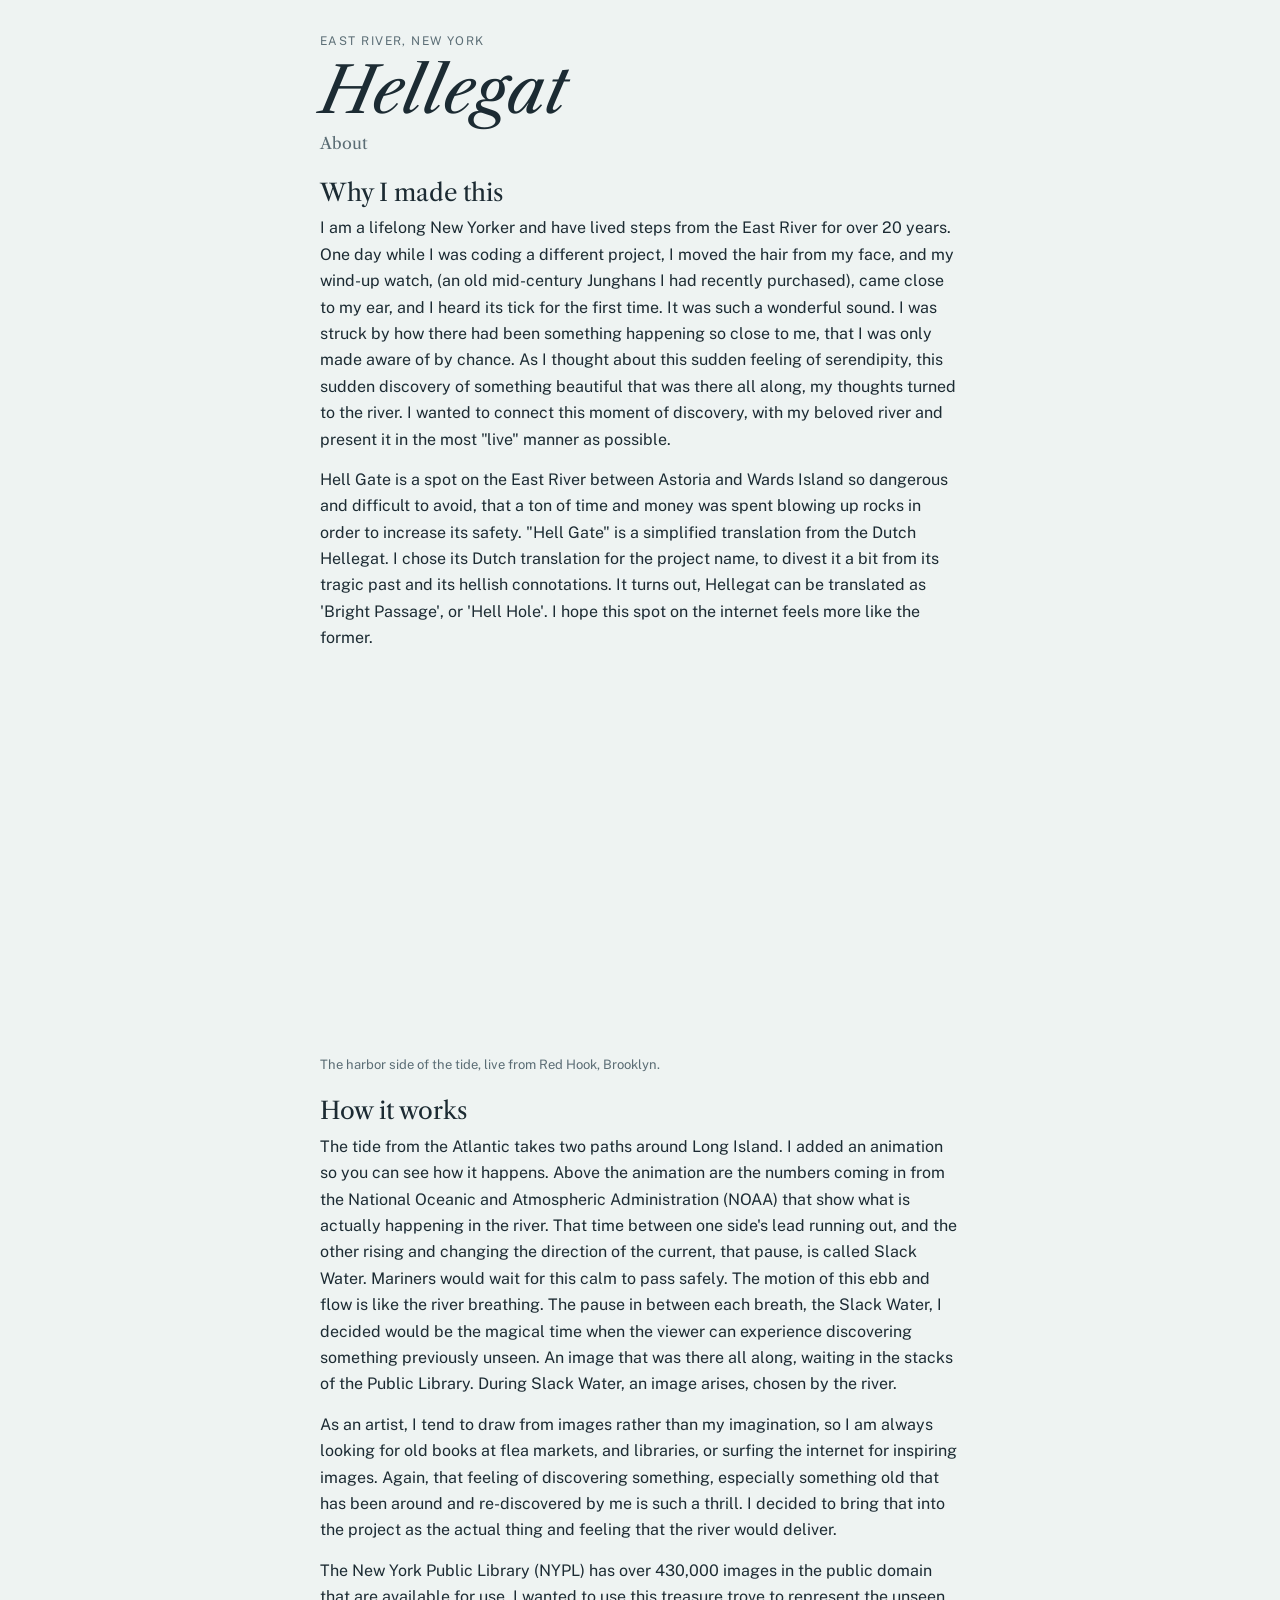
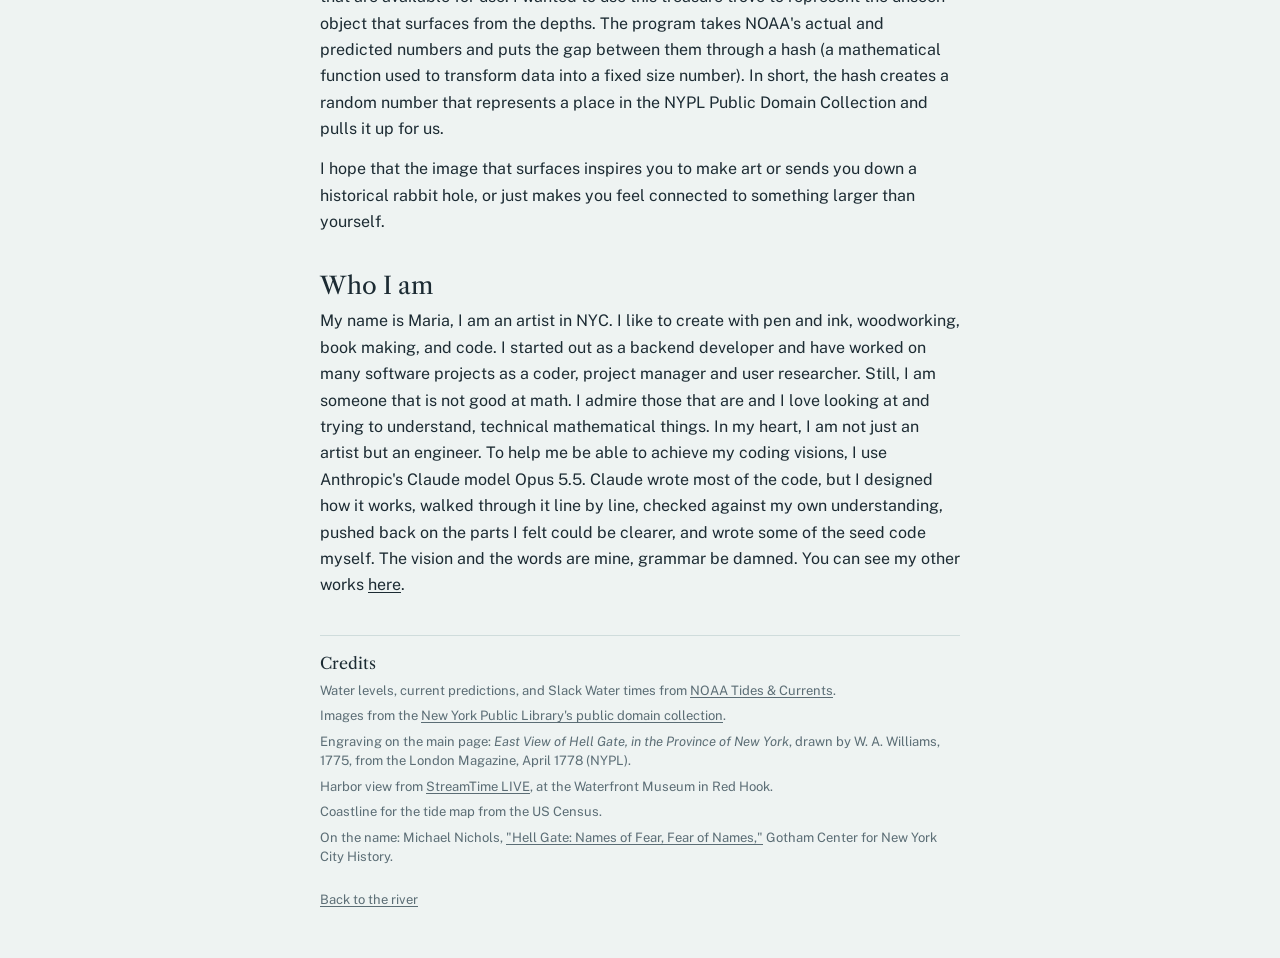
==== about.html @ 2a76d825 "Hellegat" ====
<!doctype html>
<html lang="en">
<head>
<meta charset="utf-8">
<meta name="viewport" content="width=device-width, initial-scale=1">
<title>About Hellegat</title>
<link rel="stylesheet" href="https://fonts.googleapis.com/css2?family=Libre+Caslon+Text:ital,wght@0,400;0,700;1,400&family=Public+Sans:wght@400;500;600&family=IBM+Plex+Mono:wght@400;500&display=swap">
<link rel="stylesheet" href="style.css">
</head>
<body>
<main class="wrap about">
  <header>
    <p class="eyebrow">East River, New York</p>
    <h1><a href="index.html">Hellegat</a></h1>
    <p class="tagline">About</p>
  </header>

  <section>
    <h2>Why I made this</h2>
    <p>I am a lifelong New Yorker and have lived steps from the East River for over 20 years. One day while I was coding a different project, I moved the hair from my face, and my wind-up watch, (an old mid-century Junghans I had recently purchased), came close to my ear, and I heard its tick for the first time. It was such a wonderful sound. I was struck by how there had been something happening so close to me, that I was only made aware of by chance. As I thought about this sudden feeling of serendipity, this sudden discovery of something beautiful that was there all along, my thoughts turned to the river. I wanted to connect this moment of discovery, with my beloved river and present it in the most "live" manner as possible.</p>
    <p>Hell Gate is a spot on the East River between Astoria and Wards Island so dangerous and difficult to avoid, that a ton of time and money was spent blowing up rocks in order to increase its safety. "Hell Gate" is a simplified translation from the Dutch Hellegat. I chose its Dutch translation for the project name, to divest it a bit from its tragic past and its hellish connotations. It turns out, Hellegat can be translated as 'Bright Passage', or 'Hell Hole'. I hope this spot on the internet feels more like the former.</p>
  </section>

  <figure class="cam">
    <iframe src="https://www.youtube-nocookie.com/embed/l7b5RFAkKhY?autoplay=1&amp;mute=1&amp;playsinline=1&amp;rel=0" title="Live view of New York Harbor from Red Hook, Brooklyn" loading="lazy" allow="autoplay; encrypted-media; picture-in-picture; fullscreen" referrerpolicy="strict-origin-when-cross-origin" allowfullscreen></iframe>
    <figcaption>The harbor side of the tide, live from Red Hook, Brooklyn.</figcaption>
  </figure>

  <section>
    <h2>How it works</h2>
    <p>The tide from the Atlantic takes two paths around Long Island. I added an animation so you can see how it happens. Above the animation are the numbers coming in from the National Oceanic and Atmospheric Administration (NOAA) that show what is actually happening in the river. That time between one side's lead running out, and the other rising and changing the direction of the current, that pause, is called Slack Water. Mariners would wait for this calm to pass safely. The motion of this ebb and flow is like the river breathing. The pause in between each breath, the Slack Water, I decided would be the magical time when the viewer can experience discovering something previously unseen. An image that was there all along, waiting in the stacks of the Public Library. During Slack Water, an image arises, chosen by the river.</p>
    <p>As an artist, I tend to draw from images rather than my imagination, so I am always looking for old books at flea markets, and libraries, or surfing the internet for inspiring images. Again, that feeling of discovering something, especially something old that has been around and re-discovered by me is such a thrill. I decided to bring that into the project as the actual thing and feeling that the river would deliver.</p>
    <p>The New York Public Library (NYPL) has over 430,000 images in the public domain that are available for use. I wanted to use this treasure trove to represent the unseen object that surfaces from the depths. The program takes NOAA's actual and predicted numbers and puts the gap between them through a hash (a mathematical function used to transform data into a fixed size number). In short, the hash creates a random number that represents a place in the NYPL Public Domain Collection and pulls it up for us.</p>
    <p>I hope that the image that surfaces inspires you to make art or sends you down a historical rabbit hole, or just makes you feel connected to something larger than yourself.</p>
  </section>

  <section>
    <h2>Who I am</h2>
    <p>My name is Maria, I am an artist in NYC. I like to create with pen and ink, woodworking, book making, and code. I started out as a backend developer and have worked on many software projects as a coder, project manager and user researcher. Still, I am someone that is not good at math. I admire those that are and I love looking at and trying to understand, technical mathematical things. In my heart, I am not just an artist but an engineer. To help me be able to achieve my coding visions, I use Anthropic's Claude model Opus 5.5. Claude wrote most of the code, but I designed how it works, walked through it line by line, checked against my own understanding, pushed back on the parts I felt could be clearer, and wrote some of the seed code myself. The vision and the words are mine, grammar be damned. You can see my other works <a href="https://mariasaha.com">here</a>.</p>
  </section>

  <section class="credits">
    <h2>Credits</h2>
    <ul>
      <li>Water levels, current predictions, and Slack Water times from <a href="https://tidesandcurrents.noaa.gov/">NOAA Tides &amp; Currents</a>.</li>
      <li>Images from the <a href="https://github.com/NYPL-publicdomain/data-and-utilities">New York Public Library's public domain collection</a>.</li>
      <li>Engraving on the main page: <em>East View of Hell Gate, in the Province of New York</em>, drawn by W. A. Williams, 1775, from the London Magazine, April 1778 (NYPL).</li>
      <li>Harbor view from <a href="https://www.youtube.com/watch?v=l7b5RFAkKhY">StreamTime LIVE</a>, at the Waterfront Museum in Red Hook.</li>
      <li>Coastline for the tide map from the US Census.</li>
      <li>On the name: Michael Nichols, <a href="https://www.gothamcenter.org/blog/hell-gate-names-of-fear-fear-of-names">"Hell Gate: Names of Fear, Fear of Names,"</a> Gotham Center for New York City History.</li>
    </ul>
  </section>

  <footer class="site-foot"><a href="index.html">Back to the river</a></footer>
</main>
</body>
</html>
---- style.css ----
/* Colorblind-safe orange and blue for the two sides. */
:root {
  --paper: #eef3f2;
  --card: #f8fbfa;
  --ink: #1c2b33;
  --muted: #5b6d75;
  --rule: #cfdcdc;
  --harbor: #b35900;
  --sound: #1f5fa8;
  --flow: #1c2b33;
  --slack: #d4a800;
  --land: #cfd3c6;
  --water: #c4d9e0;
  --crest: #ffffff;
  --display: "Libre Caslon Text", Georgia, "Times New Roman", serif;
  --body: "Public Sans", system-ui, -apple-system, "Segoe UI", sans-serif;
  --mono: "IBM Plex Mono", ui-monospace, Menlo, monospace;
}
@media (prefers-color-scheme: dark) {
  :root {
    --paper: #0e1619; --card: #141f23; --ink: #dfe9ea; --muted: #8fa3a8; --rule: #26363b;
    --harbor: #f0a050; --sound: #7fb2f0; --flow: #e8f1f2; --slack: #f2c94c;
    --land: #0b1213; --water: #0f2830; --crest: #dfe9ea;
    color-scheme: dark;
  }
}

[hidden] { display: none !important; }
body { margin: 0; background: var(--paper); color: var(--ink); font-family: var(--body); font-size: 15px; line-height: 1.55; }
.wrap {
  max-width: 920px; margin: 0 auto;
  padding: 32px 16px 48px;
  display: grid; gap: 22px;
}
.eyebrow { margin: 0; font-size: 12px; letter-spacing: .12em; text-transform: uppercase; color: var(--muted); }
h1 { margin: 4px 0 0; font-family: var(--display); font-style: italic; font-weight: 400; font-size: clamp(40px, 7vw, 64px); line-height: 1.1; }
h1 a { color: inherit; text-decoration: none; }
.tagline { margin: 4px 0 0; font-family: var(--display); font-size: 16px; color: var(--muted); }
.banner { display: block; width: 100%; height: auto; border-radius: 2px; }

.intro { background: var(--card); border: 1px solid var(--rule); border-radius: 4px; padding: 14px 16px; color: var(--muted); font-size: 14px; }
.intro p { margin: 0; }
.intro p + p { margin-top: 8px; }
.slack { display: grid; grid-template-columns: minmax(0, 3fr) minmax(0, 2fr); gap: 1px; background: var(--rule); border: 1px solid var(--rule); border-radius: 4px; overflow: hidden; }
.countdown, .today { background: var(--card); padding: 14px 16px; display: grid; gap: 4px; align-content: start; min-width: 0; }
.count { font-family: var(--mono); font-size: clamp(32px, 6vw, 42px); line-height: 1.15; font-variant-numeric: tabular-nums; }
.today ol { margin: 2px 0 0; padding: 0; list-style: none; font-family: var(--mono); font-size: 13px; font-variant-numeric: tabular-nums; }
.today li { display: flex; justify-content: space-between; gap: 12px; padding: 2px 0; }
.today li.past { color: var(--muted); }
.today li.next, .today li.now { font-weight: 500; }

/* While the image is up it covers the whole page, so fading in is a fade from the river, and it needs no scrolling. */
.reveal {
  position: fixed; inset: 0; z-index: 10; overflow: auto;
  display: grid; grid-template-rows: auto minmax(0, 1fr); gap: 12px;
  padding: 16px; text-align: center;
  background: var(--paper); animation: surface 2.5s ease-out;
}
.reveal p { margin: 4px 0 0; }
.reveal-time { font-family: var(--mono); font-size: 14px; font-variant-numeric: tabular-nums; color: var(--muted); }
.reveal-found { display: flex; flex-direction: column; align-items: center; justify-content: center; gap: 12px; min-height: 0; }
.reveal img { flex: 0 1 auto; min-height: 0; max-width: 100%; object-fit: contain; }
.reveal-caption { flex: none; max-width: 640px; }
.reveal-title { font-family: var(--display); font-size: 18px; line-height: 1.3; }
.reveal.sinking { animation: sink 4s ease-in forwards; }
@keyframes surface { from { opacity: 0; } to { opacity: 1; } }
@keyframes sink { from { opacity: 1; } to { opacity: 0; } }
@media (prefers-reduced-motion: reduce) { .reveal, .reveal.sinking { animation: none; } }

.readout { display: grid; grid-template-columns: repeat(3, minmax(0, 1fr)); gap: 1px; background: var(--rule); border: 1px solid var(--rule); border-radius: 4px; overflow: hidden; }
.cell { background: var(--card); padding: 12px 14px; display: grid; gap: 2px; min-width: 0; }
.k { font-size: 12px; letter-spacing: .06em; text-transform: uppercase; color: var(--muted); display: flex; align-items: center; gap: 6px; }
#slack-label { font-size: 13px; letter-spacing: 0; text-transform: none; }
.v { font-family: var(--mono); font-size: 20px; font-variant-numeric: tabular-nums; }
.s { font-size: 13px; color: var(--muted); }

.sw { display: inline-block; width: 16px; height: 0; border-top: 3px solid; }
.sw.bat { border-color: var(--harbor); }
.sw.kp { border-color: var(--sound); border-top-style: dashed; }
.sw.faded { opacity: .3; } /* same as FUTURE_FADE in app.js */
.sw.band { border: 0; height: 12px; width: 12px; background: var(--slack); opacity: .3; }

.map-fig { margin-top: 18px; }
.map-fig[hidden] { display: none; }
.map-fig canvas { display: block; width: 100%; border-radius: 2px; }
.map-fig .legend { align-items: center; }
#tide-pause { font: inherit; color: var(--ink); background: transparent; border: 1px solid var(--rule); border-radius: 3px; padding: 2px 10px; cursor: pointer; }
.chart-fig { min-width: 0; margin: 0; background: var(--card); border: 1px solid var(--rule); border-radius: 4px; padding: 12px; }
canvas { display: block; width: 100%; }
.legend { display: flex; flex-wrap: wrap; gap: 6px 18px; margin-top: 8px; font-size: 13px; color: var(--muted); }
.legend span { display: inline-flex; align-items: center; gap: 6px; }

.status { display: flex; flex-wrap: wrap; justify-content: space-between; gap: 4px 16px; margin-top: 10px; padding-top: 10px; border-top: 1px solid var(--rule); font-size: 13px; color: var(--muted); }
.sources { font-size: 11px; line-height: 1.45; }

@media (max-width: 640px) {
  .slack, .readout { grid-template-columns: minmax(0, 1fr); }
}

.site-foot { font-size: 13px; color: var(--muted); }
.site-foot a, .about section a, .intro a { color: inherit; text-underline-offset: 2px; }

/* The About page: a narrower column, for reading */
.about { max-width: 640px; font-size: 16px; line-height: 1.65; }
.about h2 { margin: 0 0 8px; font-family: var(--display); font-weight: 400; font-size: 24px; line-height: 1.2; }
.about section p { margin: 0 0 14px; }
.cam { margin: 0; }
.cam iframe { display: block; width: 100%; aspect-ratio: 16 / 9; border: 0; }
.cam figcaption { margin-top: 6px; font-size: 13px; color: var(--muted); }
.about .credits { padding-top: 18px; border-top: 1px solid var(--rule); color: var(--muted); font-size: 13px; line-height: 1.5; }
.about .credits h2 { font-size: 16px; color: var(--ink); }
.about .credits ul { margin: 0; padding: 0; list-style: none; display: grid; gap: 6px; }
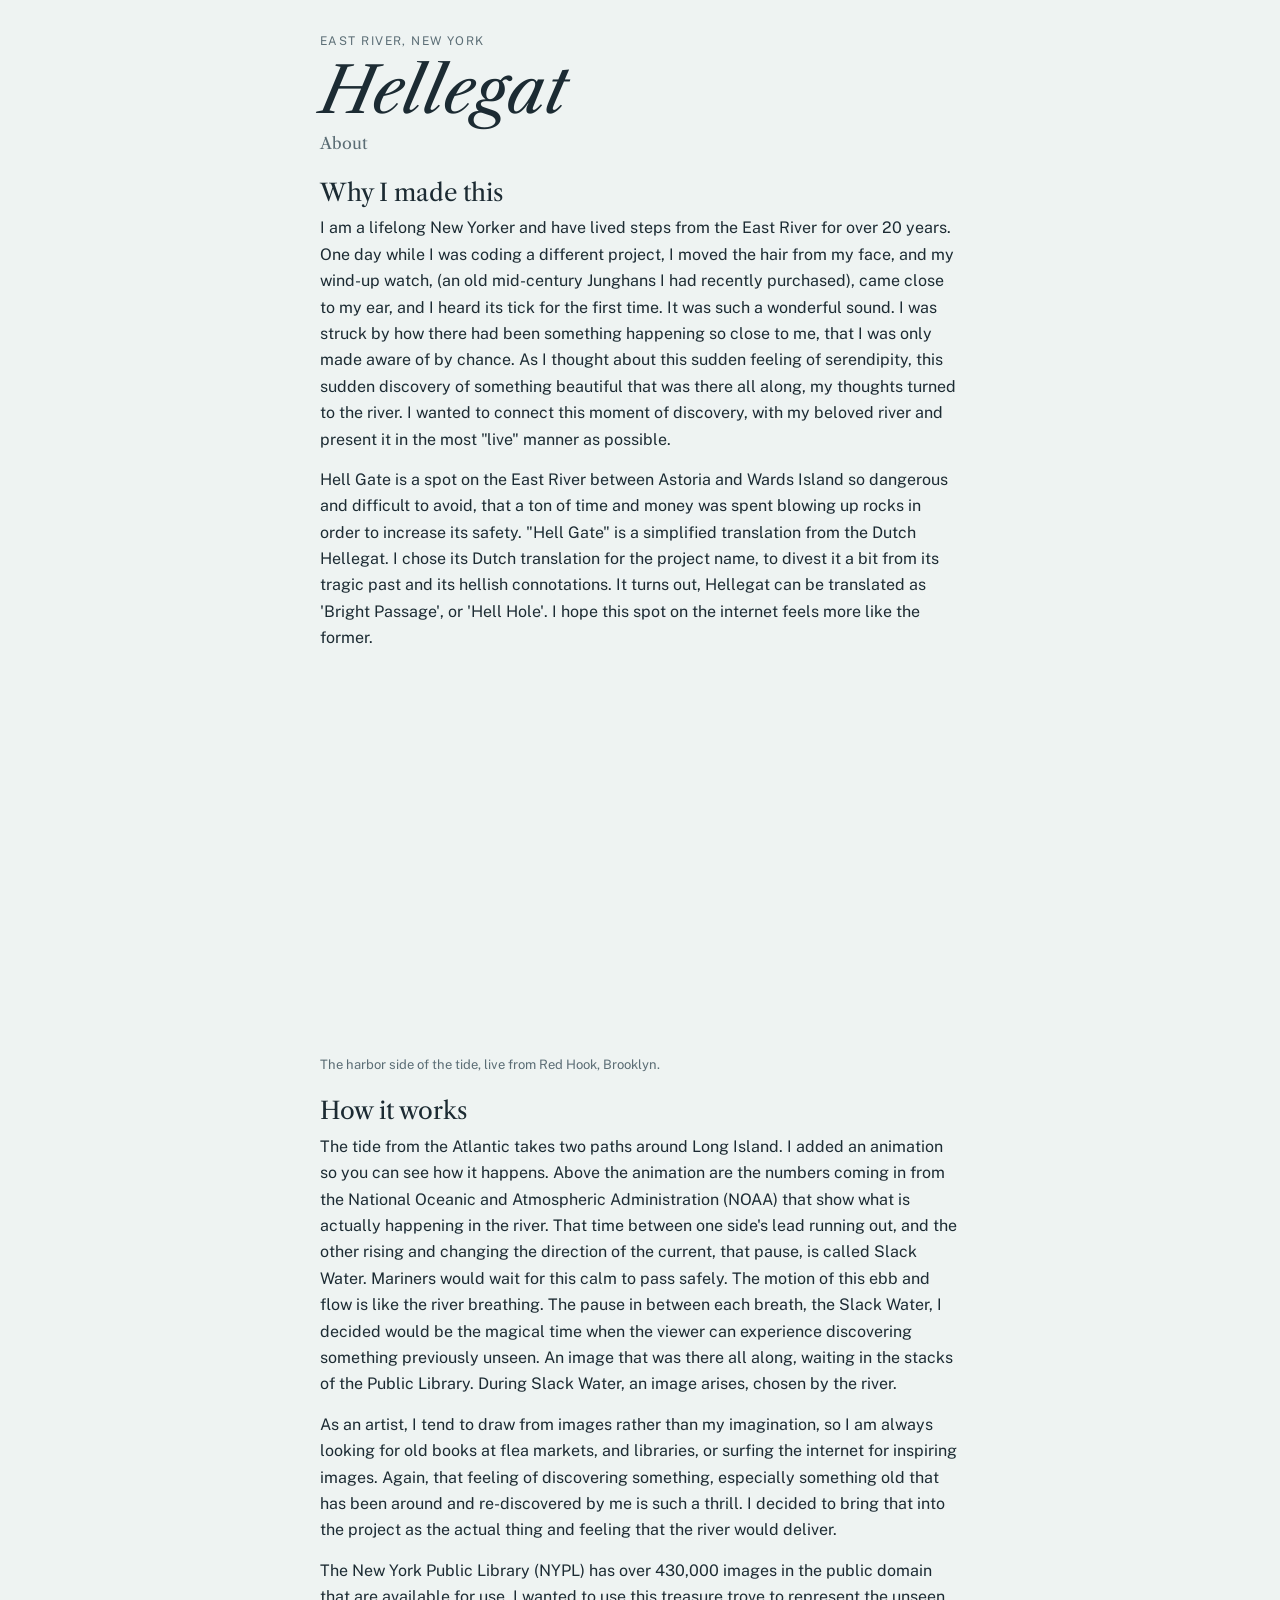
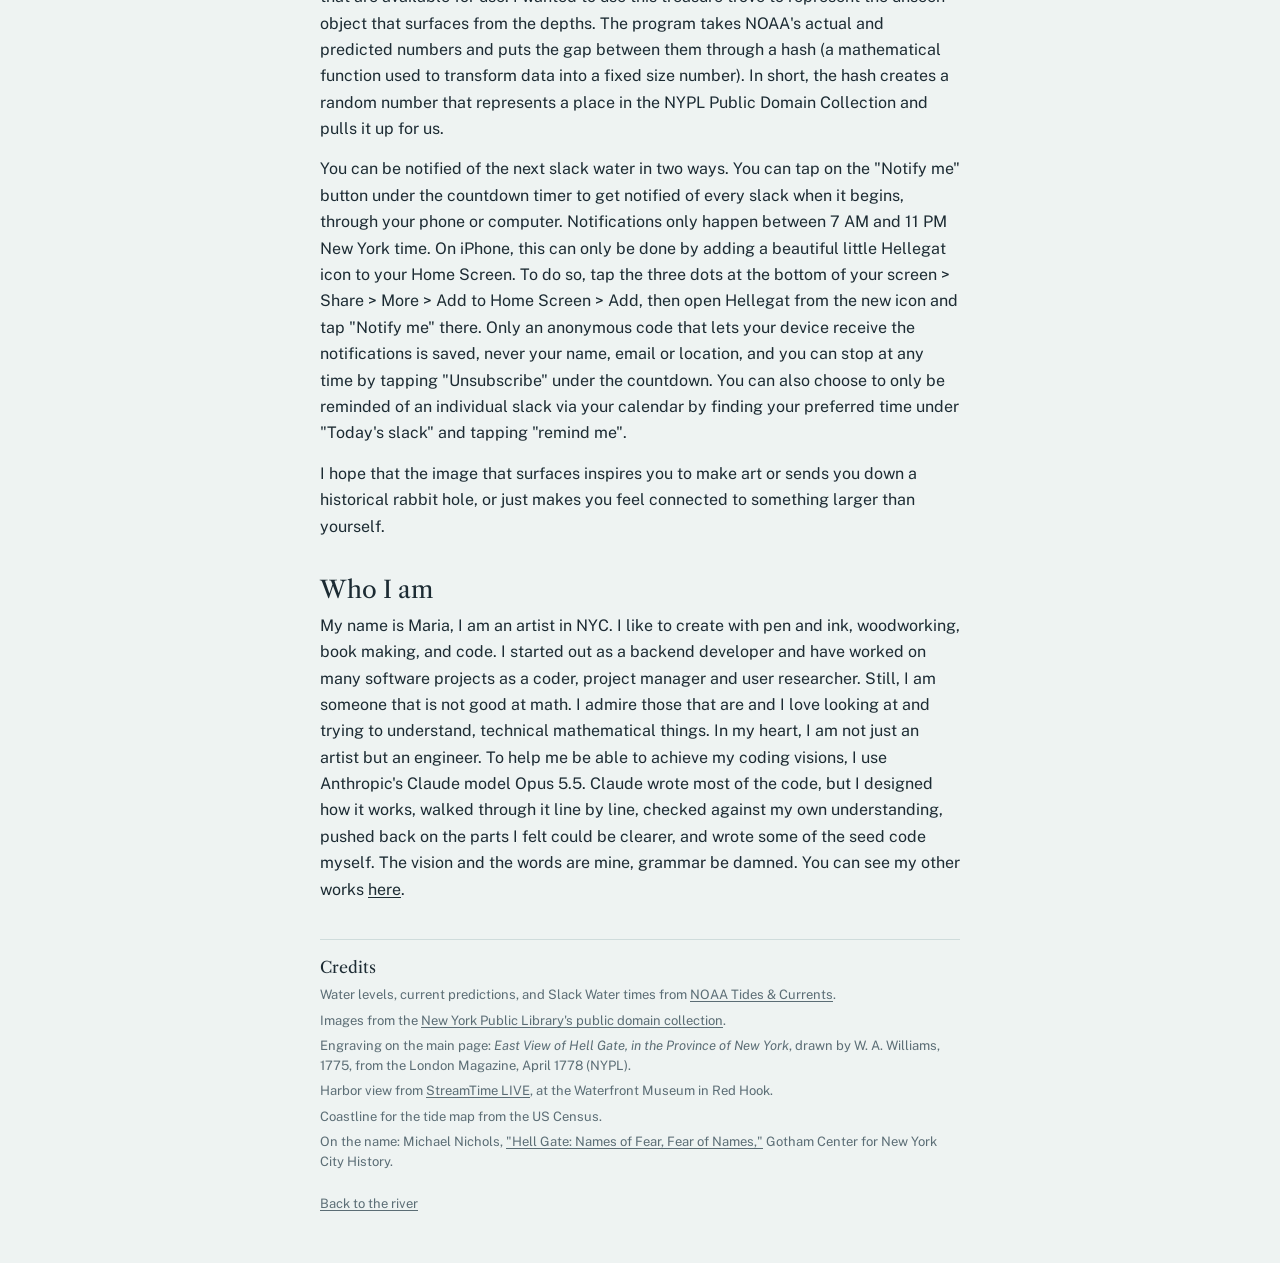
==== commit 72dc0443: "About: how to be notified of slack, what's stored, and how to unsubscribe" ====
--- a/about.html
+++ b/about.html
@@ -6,6 +6,11 @@
 <title>About Hellegat</title>
 <link rel="stylesheet" href="https://fonts.googleapis.com/css2?family=Libre+Caslon+Text:ital,wght@0,400;0,700;1,400&family=Public+Sans:wght@400;500;600&family=IBM+Plex+Mono:wght@400;500&display=swap">
 <link rel="stylesheet" href="style.css">
+<link rel="manifest" href="manifest.webmanifest">
+<link rel="apple-touch-icon" href="icons/apple-touch-icon.png">
+<link rel="icon" href="icons/icon-192.png">
+<meta name="theme-color" content="#eef3f2" media="(prefers-color-scheme: light)">
+<meta name="theme-color" content="#0e1619" media="(prefers-color-scheme: dark)">
 </head>
 <body>
 <main class="wrap about">
@@ -31,6 +36,7 @@
     <p>The tide from the Atlantic takes two paths around Long Island. I added an animation so you can see how it happens. Above the animation are the numbers coming in from the National Oceanic and Atmospheric Administration (NOAA) that show what is actually happening in the river. That time between one side's lead running out, and the other rising and changing the direction of the current, that pause, is called Slack Water. Mariners would wait for this calm to pass safely. The motion of this ebb and flow is like the river breathing. The pause in between each breath, the Slack Water, I decided would be the magical time when the viewer can experience discovering something previously unseen. An image that was there all along, waiting in the stacks of the Public Library. During Slack Water, an image arises, chosen by the river.</p>
     <p>As an artist, I tend to draw from images rather than my imagination, so I am always looking for old books at flea markets, and libraries, or surfing the internet for inspiring images. Again, that feeling of discovering something, especially something old that has been around and re-discovered by me is such a thrill. I decided to bring that into the project as the actual thing and feeling that the river would deliver.</p>
     <p>The New York Public Library (NYPL) has over 430,000 images in the public domain that are available for use. I wanted to use this treasure trove to represent the unseen object that surfaces from the depths. The program takes NOAA's actual and predicted numbers and puts the gap between them through a hash (a mathematical function used to transform data into a fixed size number). In short, the hash creates a random number that represents a place in the NYPL Public Domain Collection and pulls it up for us.</p>
+    <p>You can be notified of the next slack water in two ways. You can tap on the "Notify me" button under the countdown timer to get notified of every slack when it begins, through your phone or computer. Notifications only happen between 7 AM and 11 PM New York time. On iPhone, this can only be done by adding a beautiful little Hellegat icon to your Home Screen. To do so, tap the three dots at the bottom of your screen &gt; Share &gt; More &gt; Add to Home Screen &gt; Add, then open Hellegat from the new icon and tap "Notify me" there. Only an anonymous code that lets your device receive the notifications is saved, never your name, email or location, and you can stop at any time by tapping "Unsubscribe" under the countdown. You can also choose to only be reminded of an individual slack via your calendar by finding your preferred time under "Today's slack" and tapping "remind me".</p>
     <p>I hope that the image that surfaces inspires you to make art or sends you down a historical rabbit hole, or just makes you feel connected to something larger than yourself.</p>
   </section>
 
--- a/style.css
+++ b/style.css
@@ -48,15 +48,18 @@
 .today li { display: flex; justify-content: space-between; gap: 12px; padding: 2px 0; }
 .today li.past { color: var(--muted); }
 .today li.next, .today li.now { font-weight: 500; }
+/* Remind me has the same outlined look as the map's Pause button, with less padding so its row is no taller than the others. */
+.today button { font: inherit; color: var(--ink); background: transparent; border: 1px solid var(--rule); border-radius: 3px; padding: 0 8px; cursor: pointer; }
 
 /* While the image is up it covers the whole page, so fading in is a fade from the river, and it needs no scrolling. */
 .reveal {
   position: fixed; inset: 0; z-index: 10; overflow: auto;
-  display: grid; grid-template-rows: auto minmax(0, 1fr); gap: 12px;
+  display: grid; grid-template-rows: auto auto minmax(0, 1fr); gap: 12px;
   padding: 16px; text-align: center;
   background: var(--paper); animation: surface 2.5s ease-out;
 }
 .reveal p { margin: 4px 0 0; }
+.reveal-welcome { max-width: 640px; justify-self: center; text-align: left; }
 .reveal-time { font-family: var(--mono); font-size: 14px; font-variant-numeric: tabular-nums; color: var(--muted); }
 .reveal-found { display: flex; flex-direction: column; align-items: center; justify-content: center; gap: 12px; min-height: 0; }
 .reveal img { flex: 0 1 auto; min-height: 0; max-width: 100%; object-fit: contain; }
@@ -85,6 +88,15 @@
 .map-fig canvas { display: block; width: 100%; border-radius: 2px; }
 .map-fig .legend { align-items: center; }
 #tide-pause { font: inherit; color: var(--ink); background: transparent; border: 1px solid var(--rule); border-radius: 3px; padding: 2px 10px; cursor: pointer; }
+/* Notify me matches the Pause button, and sits at its own width under the countdown instead of stretching. */
+#notify-btn, #reveal-notify-btn { font: inherit; font-size: 13px; color: var(--ink); background: transparent; border: 1px solid var(--rule); border-radius: 3px; padding: 2px 10px; cursor: pointer; justify-self: start; margin-top: 6px; }
+#notify-msg, #reveal-notify-msg { white-space: pre-line; } /* so a message can be a list, one step per line */
+#notify-msg { margin: 0; }
+#notify-off { justify-self: start; }
+/* In the reveal, Notify me and its one-time reply sit right under the caption; the image block already centers them. */
+#reveal-notify-btn { flex: none; margin-top: 0; }
+#reveal-notify-msg { flex: none; max-width: 640px; margin: 0; }
+.river-clock { margin: 0 0 8px; } /* at the top of the chart's box, above the times it answers */
 .chart-fig { min-width: 0; margin: 0; background: var(--card); border: 1px solid var(--rule); border-radius: 4px; padding: 12px; }
 canvas { display: block; width: 100%; }
 .legend { display: flex; flex-wrap: wrap; gap: 6px 18px; margin-top: 8px; font-size: 13px; color: var(--muted); }
@@ -98,7 +110,9 @@
 }
 
 .site-foot { font-size: 13px; color: var(--muted); }
-.site-foot a, .about section a, .intro a { color: inherit; text-underline-offset: 2px; }
+.site-foot a, .about section a, .intro a, .reveal-title a { color: inherit; text-underline-offset: 2px; }
+/* A button that does something on the page, dressed like the links around it. */
+button.link { font: inherit; color: inherit; background: none; border: 0; padding: 0; text-decoration: underline; text-underline-offset: 2px; cursor: pointer; }
 
 /* The About page: a narrower column, for reading */
 .about { max-width: 640px; font-size: 16px; line-height: 1.65; }
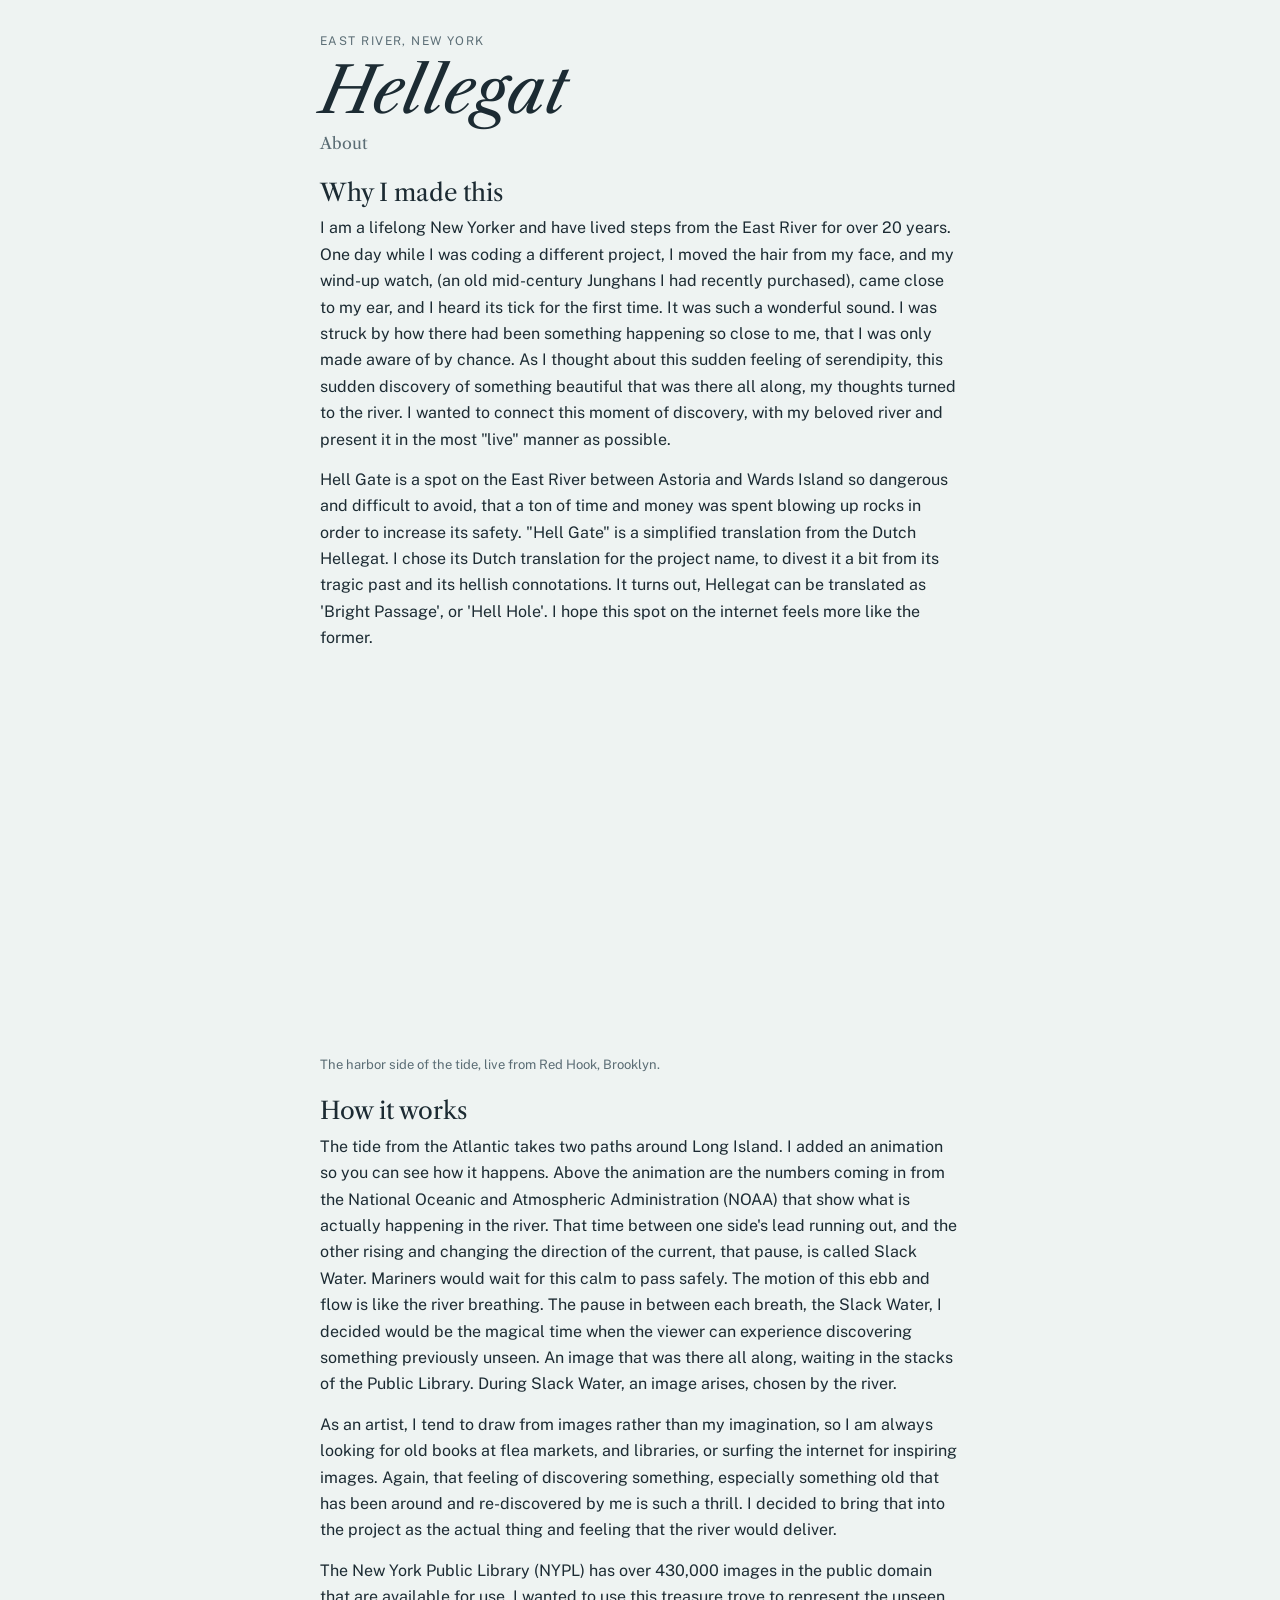
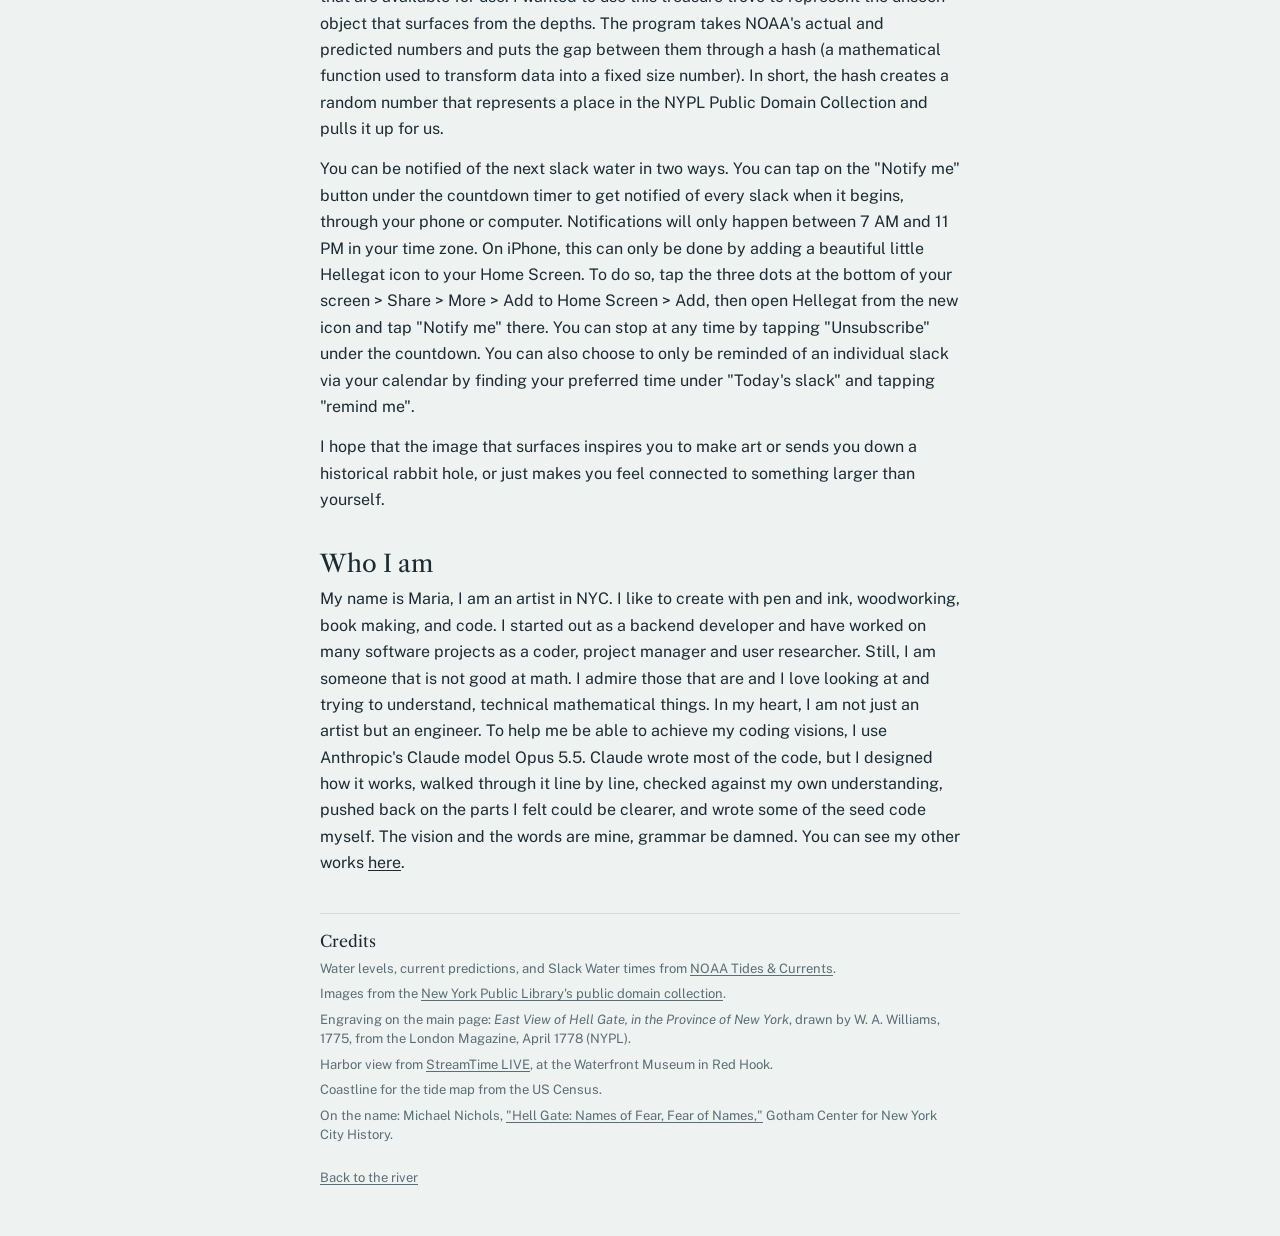
==== commit e7659ae2: "About: notifications follow your own time zone; keep the Unsubscribe line" ====
--- a/about.html
+++ b/about.html
@@ -36,7 +36,7 @@
     <p>The tide from the Atlantic takes two paths around Long Island. I added an animation so you can see how it happens. Above the animation are the numbers coming in from the National Oceanic and Atmospheric Administration (NOAA) that show what is actually happening in the river. That time between one side's lead running out, and the other rising and changing the direction of the current, that pause, is called Slack Water. Mariners would wait for this calm to pass safely. The motion of this ebb and flow is like the river breathing. The pause in between each breath, the Slack Water, I decided would be the magical time when the viewer can experience discovering something previously unseen. An image that was there all along, waiting in the stacks of the Public Library. During Slack Water, an image arises, chosen by the river.</p>
     <p>As an artist, I tend to draw from images rather than my imagination, so I am always looking for old books at flea markets, and libraries, or surfing the internet for inspiring images. Again, that feeling of discovering something, especially something old that has been around and re-discovered by me is such a thrill. I decided to bring that into the project as the actual thing and feeling that the river would deliver.</p>
     <p>The New York Public Library (NYPL) has over 430,000 images in the public domain that are available for use. I wanted to use this treasure trove to represent the unseen object that surfaces from the depths. The program takes NOAA's actual and predicted numbers and puts the gap between them through a hash (a mathematical function used to transform data into a fixed size number). In short, the hash creates a random number that represents a place in the NYPL Public Domain Collection and pulls it up for us.</p>
-    <p>You can be notified of the next slack water in two ways. You can tap on the "Notify me" button under the countdown timer to get notified of every slack when it begins, through your phone or computer. Notifications only happen between 7 AM and 11 PM New York time. On iPhone, this can only be done by adding a beautiful little Hellegat icon to your Home Screen. To do so, tap the three dots at the bottom of your screen &gt; Share &gt; More &gt; Add to Home Screen &gt; Add, then open Hellegat from the new icon and tap "Notify me" there. Only an anonymous code that lets your device receive the notifications is saved, never your name, email or location, and you can stop at any time by tapping "Unsubscribe" under the countdown. You can also choose to only be reminded of an individual slack via your calendar by finding your preferred time under "Today's slack" and tapping "remind me".</p>
+    <p>You can be notified of the next slack water in two ways. You can tap on the "Notify me" button under the countdown timer to get notified of every slack when it begins, through your phone or computer. Notifications will only happen between 7 AM and 11 PM in your time zone. On iPhone, this can only be done by adding a beautiful little Hellegat icon to your Home Screen. To do so, tap the three dots at the bottom of your screen &gt; Share &gt; More &gt; Add to Home Screen &gt; Add, then open Hellegat from the new icon and tap "Notify me" there. You can stop at any time by tapping "Unsubscribe" under the countdown. You can also choose to only be reminded of an individual slack via your calendar by finding your preferred time under "Today's slack" and tapping "remind me".</p>
     <p>I hope that the image that surfaces inspires you to make art or sends you down a historical rabbit hole, or just makes you feel connected to something larger than yourself.</p>
   </section>
 
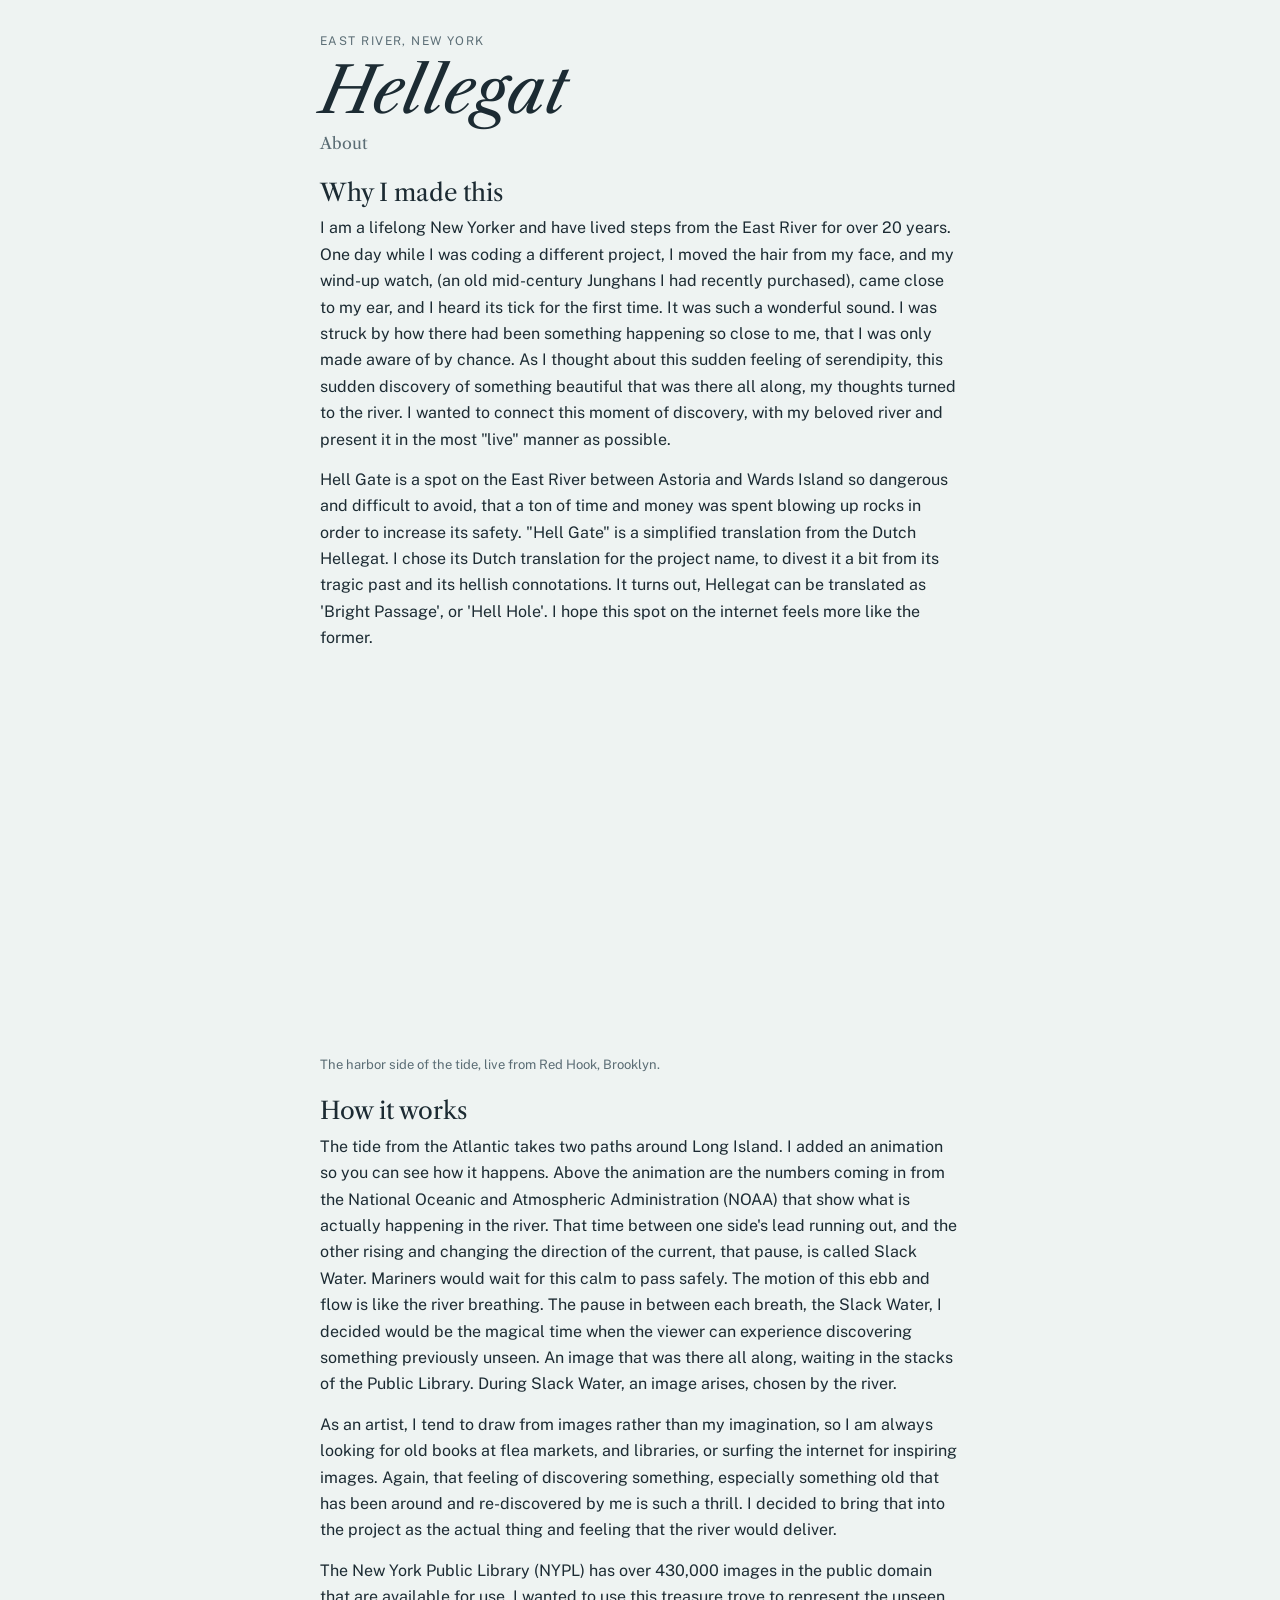
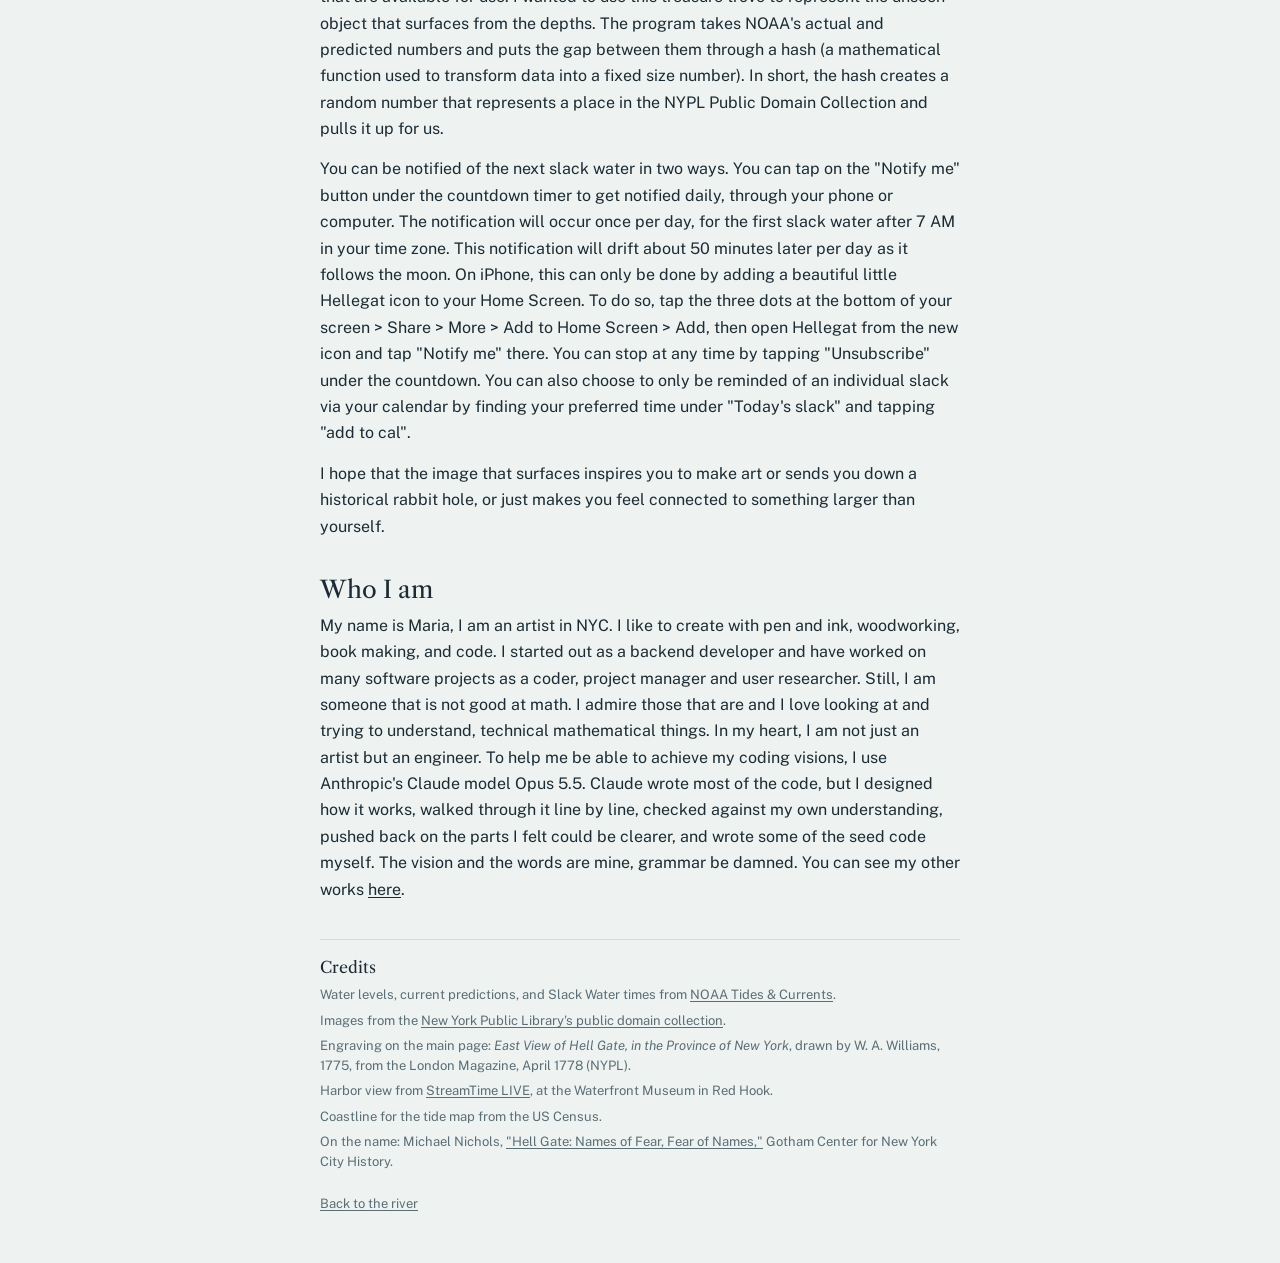
==== commit 1bc70c75: "Once-a-day wording: About and subscribed message; Remind me buttons become add to cal" ====
--- a/about.html
+++ b/about.html
@@ -36,7 +36,7 @@
     <p>The tide from the Atlantic takes two paths around Long Island. I added an animation so you can see how it happens. Above the animation are the numbers coming in from the National Oceanic and Atmospheric Administration (NOAA) that show what is actually happening in the river. That time between one side's lead running out, and the other rising and changing the direction of the current, that pause, is called Slack Water. Mariners would wait for this calm to pass safely. The motion of this ebb and flow is like the river breathing. The pause in between each breath, the Slack Water, I decided would be the magical time when the viewer can experience discovering something previously unseen. An image that was there all along, waiting in the stacks of the Public Library. During Slack Water, an image arises, chosen by the river.</p>
     <p>As an artist, I tend to draw from images rather than my imagination, so I am always looking for old books at flea markets, and libraries, or surfing the internet for inspiring images. Again, that feeling of discovering something, especially something old that has been around and re-discovered by me is such a thrill. I decided to bring that into the project as the actual thing and feeling that the river would deliver.</p>
     <p>The New York Public Library (NYPL) has over 430,000 images in the public domain that are available for use. I wanted to use this treasure trove to represent the unseen object that surfaces from the depths. The program takes NOAA's actual and predicted numbers and puts the gap between them through a hash (a mathematical function used to transform data into a fixed size number). In short, the hash creates a random number that represents a place in the NYPL Public Domain Collection and pulls it up for us.</p>
-    <p>You can be notified of the next slack water in two ways. You can tap on the "Notify me" button under the countdown timer to get notified of every slack when it begins, through your phone or computer. Notifications will only happen between 7 AM and 11 PM in your time zone. On iPhone, this can only be done by adding a beautiful little Hellegat icon to your Home Screen. To do so, tap the three dots at the bottom of your screen &gt; Share &gt; More &gt; Add to Home Screen &gt; Add, then open Hellegat from the new icon and tap "Notify me" there. You can stop at any time by tapping "Unsubscribe" under the countdown. You can also choose to only be reminded of an individual slack via your calendar by finding your preferred time under "Today's slack" and tapping "remind me".</p>
+    <p>You can be notified of the next slack water in two ways. You can tap on the "Notify me" button under the countdown timer to get notified daily, through your phone or computer. The notification will occur once per day, for the first slack water after 7 AM in your time zone. This notification will drift about 50 minutes later per day as it follows the moon. On iPhone, this can only be done by adding a beautiful little Hellegat icon to your Home Screen. To do so, tap the three dots at the bottom of your screen &gt; Share &gt; More &gt; Add to Home Screen &gt; Add, then open Hellegat from the new icon and tap "Notify me" there. You can stop at any time by tapping "Unsubscribe" under the countdown. You can also choose to only be reminded of an individual slack via your calendar by finding your preferred time under "Today's slack" and tapping "add to cal".</p>
     <p>I hope that the image that surfaces inspires you to make art or sends you down a historical rabbit hole, or just makes you feel connected to something larger than yourself.</p>
   </section>
 
